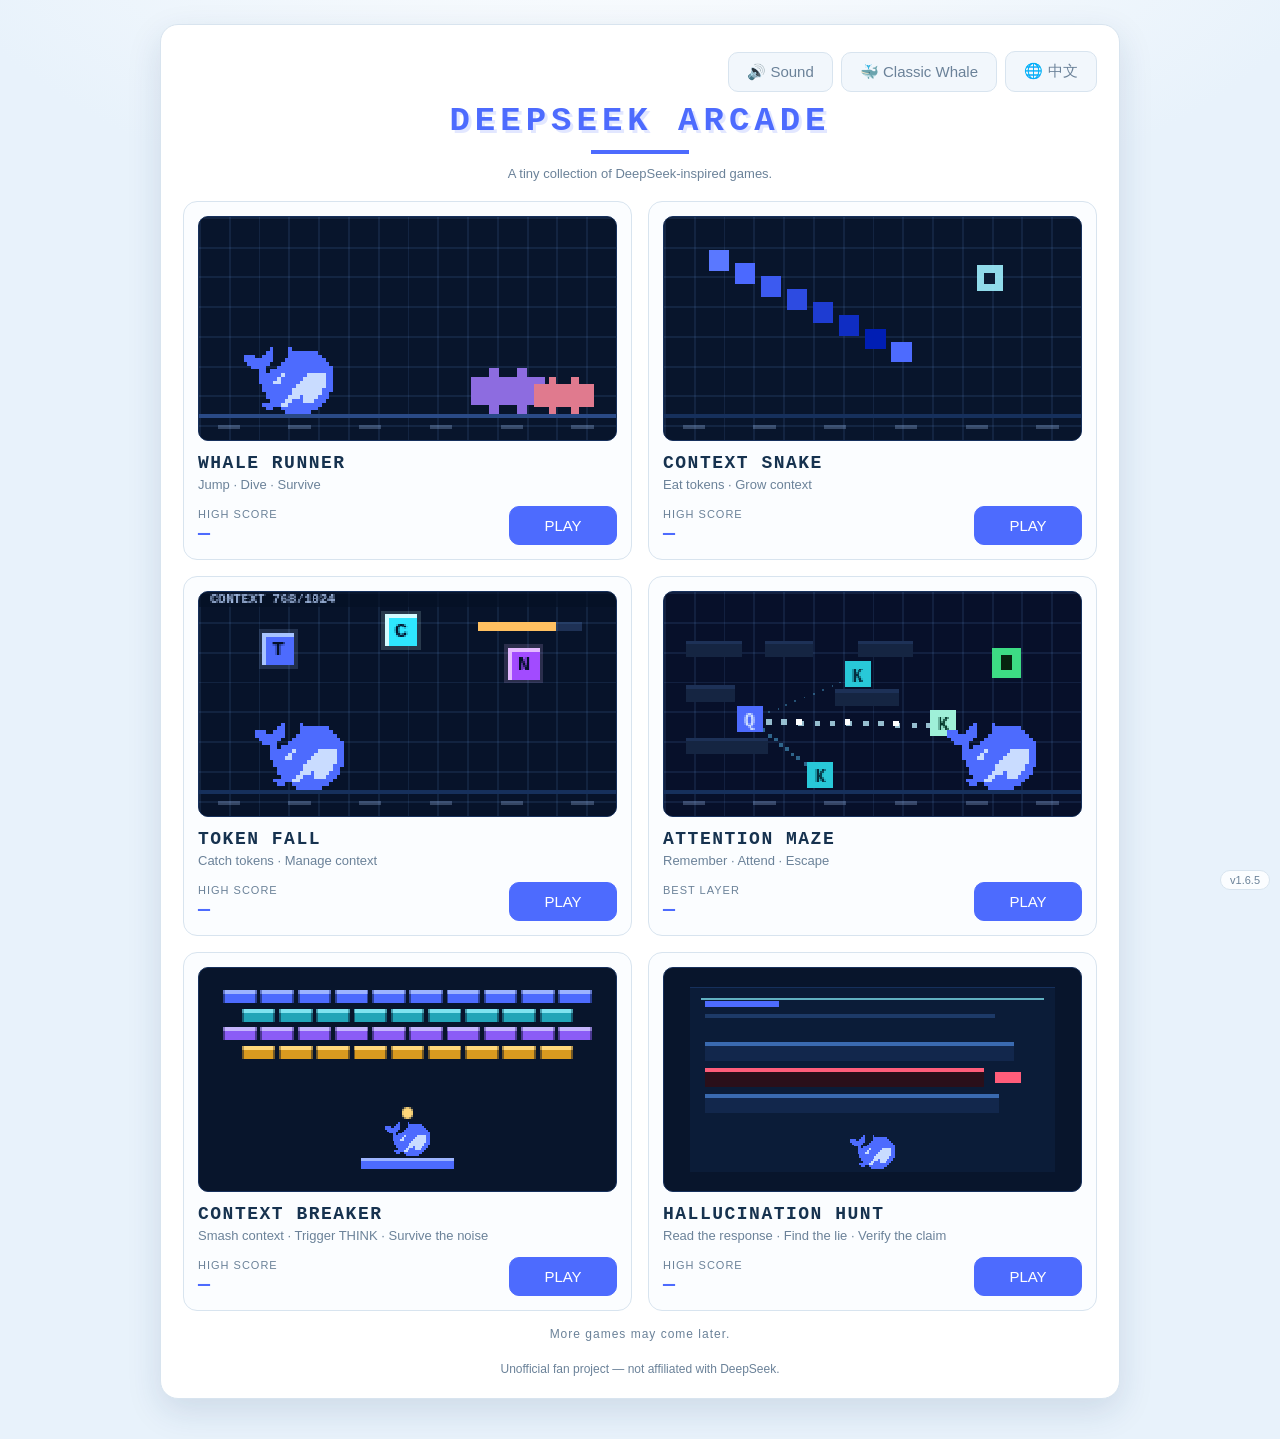
==== index.html @ 2062fd2b "fix(arcade): preview 画面缩到左上角（DPR transform 被错误重置为 1）（v1.6.5） 为什么画面会缩到左上角   上一轮给 preview 加统一清屏时，在 set" ====
<!DOCTYPE html>
<html lang="zh-CN">
<head>
<meta charset="UTF-8">
<meta name="viewport" content="width=device-width, initial-scale=1.0, viewport-fit=cover">
<title data-i18n="lobby.title">DEEPSEEK ARCADE</title>
<link rel="icon" type="image/png" href="assets/favicon.png?v=1.6.5">
<meta name="theme-color" content="#4d6bfe">
<link rel="stylesheet" href="shared/arcade.css?v=1.6.5">
<link rel="stylesheet" href="arcade.css?v=1.6.5">
</head>
<body>
  <main class="card lobby" data-i18n-aria="lobby.aria">
    <header class="hero">
      <h1 class="brand" data-i18n="lobby.title">DEEPSEEK ARCADE</h1>
      <div class="brand-underline" aria-hidden="true"></div>
      <p class="sub" data-i18n="lobby.sub">一个 DeepSeek 同人小游戏合集。</p>
      <div class="hero-lang">
        <button id="sound" class="btn ghost" type="button" aria-pressed="true">🔊 音效</button>
        <button id="skin" class="btn ghost" type="button" aria-pressed="false"
                title="切换角色外观 / Switch character" aria-label="切换角色外观">🐳 经典鲸鱼</button>
        <button id="lang" class="btn ghost" type="button"
                title="切换语言 / Switch language" aria-label="切换语言 / Switch language">🌐 English</button>
      </div>
    </header>

    <ul class="games">
      <li class="game">
        <div class="thumb"><canvas id="preview-runner" width="224" height="120" aria-hidden="true"></canvas></div>
        <h2 class="name" data-i18n="lobby.whale.name">WHALE RUNNER</h2>
        <p class="desc" data-i18n="lobby.whale.desc">上浮 · 下潜 · 活下来</p>
        <div class="foot">
          <p class="hi"><span data-i18n="lobby.hi">最高分</span><b data-highscore="runner">—</b></p>
          <a class="btn primary play" href="games/runner/" data-i18n="lobby.play">开始游戏</a>
        </div>
      </li>

      <li class="game">
        <div class="thumb"><canvas id="preview-snake" width="224" height="120" aria-hidden="true"></canvas></div>
        <h2 class="name" data-i18n="lobby.snake.name">CONTEXT SNAKE</h2>
        <p class="desc" data-i18n="lobby.snake.desc">吃 TOKEN · 增长 Context</p>
        <div class="foot">
          <p class="hi"><span data-i18n="lobby.hi">最高分</span><b data-highscore="snake">—</b></p>
          <a class="btn primary play" href="games/snake/" data-i18n="lobby.play">开始游戏</a>
        </div>
      </li>

      <li class="game">
        <div class="thumb"><canvas id="preview-tokenfall" width="224" height="120" aria-hidden="true"></canvas></div>
        <h2 class="name" data-i18n="lobby.tokenfall.name">TOKEN FALL</h2>
        <p class="desc" data-i18n="lobby.tokenfall.desc">接住 Token · 管理上下文</p>
        <div class="foot">
          <p class="hi"><span data-i18n="lobby.hi">最高分</span><b data-highscore="tokenFall">—</b></p>
          <a class="btn primary play" href="games/token-fall/" data-i18n="lobby.play">开始游戏</a>
        </div>
      </li>

      <li class="game">
        <div class="thumb"><canvas id="preview-maze" width="224" height="120" aria-hidden="true"></canvas></div>
        <h2 class="name" data-i18n="lobby.maze.name">ATTENTION MAZE</h2>
        <p class="desc" data-i18n="lobby.maze.desc">记住路径 · 聚焦关键 · 找到出口</p>
        <div class="foot">
          <p class="hi"><span data-i18n="lobby.bestLayer">最高 LAYER</span><b data-highscore="maze">—</b></p>
          <a class="btn primary play" href="games/attention-maze/" data-i18n="lobby.play">开始游戏</a>
        </div>
      </li>

      <li class="game">
        <div class="thumb"><canvas id="preview-breaker" width="224" height="120" aria-hidden="true"></canvas></div>
        <h2 class="name" data-i18n="lobby.breaker.name">CONTEXT BREAKER</h2>
        <p class="desc" data-i18n="lobby.breaker.desc">打碎 CONTEXT · 利用 THINK · 避开 NOISE</p>
        <div class="foot">
          <p class="hi"><span data-i18n="lobby.hi">最高分</span><b data-highscore="breaker">—</b></p>
          <a class="btn primary play" href="games/context-breaker/" data-i18n="lobby.play">开始游戏</a>
        </div>
      </li>

      <li class="game">
        <div class="thumb"><canvas id="preview-hunt" width="224" height="120" aria-hidden="true"></canvas></div>
        <h2 class="name" data-i18n="lobby.hunt.name">HALLUCINATION HUNT</h2>
        <p class="desc" data-i18n="lobby.hunt.desc">读懂回答 · 找出幻觉 · 验证事实</p>
        <div class="foot">
          <p class="hi"><span data-i18n="lobby.hi">最高分</span><b data-highscore="hallucinationHunt">—</b></p>
          <a class="btn primary play" href="games/hallucination-hunt/" data-i18n="lobby.play">开始游戏</a>
        </div>
      </li>
    </ul>

    <p class="more-note" data-i18n="lobby.more">更多小游戏，以后再说。</p>

    <footer class="lobby-foot" data-i18n-html="lobby.footer">
      非官方同人作品，与 DeepSeek 官方无关联。
    </footer>
  </main>

  <script src="shared/version.js?v=1.6.5"></script>
<script src="shared/i18n.js?v=1.6.5"></script>
  <script src="shared/audio.js?v=1.6.5"></script>
  <script src="shared/whale.js?v=1.6.5"></script>
  <script src="shared/character.js?v=1.6.5"></script>
  <script src="arcade.js?v=1.6.5"></script>
</body>
</html>
---- shared/arcade.css ----
/* ============================================================
 * DeepSeek Arcade — 全站共享样式
 * 设计变量 + 页面外壳（body / 卡片 / 按钮 / 提示）+「返回游戏厅」入口。
 * 各页面只写自己特有的部分（舞台、画布、操作盘…）。
 * ============================================================ */

:root {
  --page-bg: #e8f2fb;
  --card-bg: #ffffff;
  --text: #16324f;
  --muted: #6b8299;
  --line: #d8e4ef;
  --accent: #4d6bfe;
  --accent-dark: #3d5be8;
  --deep: #08152c;          /* 深海蓝：贪吃蛇场地与大厅深色块 */
  --deep-2: #0e2148;
  --shadow: 0 12px 34px rgba(20, 55, 100, 0.13);
}

* { box-sizing: border-box; }

html, body {
  margin: 0;
  padding: 0;
  min-height: 100%;
}

body {
  display: flex;
  justify-content: center;      /* 纵向靠 .card 的 margin:auto 安全居中（内容超高时不裁顶部） */
  padding: 24px 16px 40px;
  background: radial-gradient(1200px 620px at 50% -10%, #ffffff 0%, var(--page-bg) 62%);
  color: var(--text);
  font-family: -apple-system, BlinkMacSystemFont, "Segoe UI", "PingFang SC",
               "Hiragino Sans GB", "Microsoft YaHei", sans-serif;
}

.card {
  width: 100%;
  max-width: 960px;
  margin: auto;
  background: var(--card-bg);
  border: 1px solid var(--line);
  border-radius: 18px;
  box-shadow: var(--shadow);
  padding: 22px 22px 18px;
}

.head { display: flex; flex-wrap: wrap; align-items: baseline; gap: 10px 16px; margin-bottom: 14px; }

h1 { margin: 0; font-size: 20px; letter-spacing: 0.03em; }

.sub { margin: 0; font-size: 13px; color: var(--muted); }

.controls { display: flex; flex-wrap: wrap; gap: 10px; margin-top: 14px; }

.btn {
  flex: 0 1 auto;
  min-width: 92px;
  padding: 10px 18px;
  font-size: 15px;
  font-family: inherit;
  color: var(--text);
  background: #f2f7fc;
  border: 1px solid var(--line);
  border-radius: 10px;
  cursor: pointer;
  text-align: center;
  text-decoration: none;
  transition: transform .06s ease, background .15s ease, border-color .15s ease;
  user-select: none;
  -webkit-user-select: none;
}

.btn:hover { background: #e8f0f8; }
.btn:active { transform: translateY(1px); }

.btn.primary { color: #fff; background: var(--accent); border-color: var(--accent); }
.btn.primary:hover { background: var(--accent-dark); }

.btn.ghost { margin-left: auto; color: var(--muted); }

.tips { margin: 14px 2px 0; font-size: 12.5px; line-height: 1.75; color: var(--muted); }
.tips b { color: #46618a; font-weight: 600; }

/* 「← 返回游戏厅」：明显但不抢戏 */
.back-row { margin: 0 0 12px; }

.arcade-back {
  display: inline-block;
  padding: 6px 12px;
  font-size: 13px;
  line-height: 1.4;
  color: var(--muted);
  text-decoration: none;
  background: #ffffff;
  border: 1px solid var(--line);
  border-radius: 8px;
  transition: color .15s ease, border-color .15s ease, background .15s ease;
  -webkit-tap-highlight-color: transparent;
}

.arcade-back:hover,
.arcade-back:focus-visible { color: var(--accent); border-color: var(--accent); background: #f4f8ff; }
.arcade-back:active { transform: translateY(1px); }

/* 只在触屏上出现的控件（全屏按钮等） */
.touch-only { display: none; }

@media (hover: none), (pointer: coarse) {
  .btn.touch-only { display: inline-block; }
}

/* ---------------- 窄屏：去掉卡片留白，按钮变成好按的大目标 ---------------- */
@media (max-width: 720px) {
  body {
    padding: 0;
    overscroll-behavior: none;          /* 玩的时候别触发下拉刷新 */
  }
  .card {
    max-width: 100%;
    margin: 0;
    min-height: 100vh;
    min-height: 100dvh;
    display: flex;
    flex-direction: column;
    justify-content: center;
    border: 0;
    border-radius: 0;
    box-shadow: none;
    padding: 12px 10px calc(12px + env(safe-area-inset-bottom, 0px));
  }
  .head { gap: 4px 12px; margin-bottom: 10px; }
  h1 { font-size: 17px; }
  .sub { font-size: 12px; }
  .controls { gap: 8px; margin-top: 12px; }
  .btn { min-height: 48px; font-size: 16px; padding: 10px 14px; min-width: 0; }
  .btn.ghost { margin-left: 0; }
  .back-row { margin-bottom: 10px; }
  .tips { font-size: 12px; line-height: 1.6; }
}

/* ---------------- 手机横屏：把纵向空间尽量让给舞台 ---------------- */
@media (max-height: 560px) and (orientation: landscape) {
  .head, .tips { display: none; }
  .card { justify-content: center; padding: 8px 12px; }
  .controls { margin-top: 8px; }
  .btn { min-height: 40px; font-size: 15px; }
  .back-row { margin-bottom: 6px; }
  .arcade-back { padding: 4px 10px; font-size: 12px; }
}
/* ---------------- 右下角版本角标 ----------------
 * 纯静态站没有构建产物信息，用它一眼确认线上跑的是哪一版（cache-busting 的可见证据）。
 * 由 shared/version.js 注入；pointer-events:none 保证它永远不会挡住任何交互。 */
.arcade-version {
  position: fixed;
  right: 10px;
  bottom: 10px;
  z-index: 60;
  padding: 3px 9px;
  border-radius: 999px;
  font-size: 11px;
  font-variant-numeric: tabular-nums;
  color: var(--muted);
  background: rgba(255, 255, 255, .82);
  border: 1px solid var(--line);
  pointer-events: none;
  user-select: none;
  -webkit-user-select: none;
}
---- arcade.css ----
/* DeepSeek Arcade 大厅专属样式（外壳见 shared/arcade.css） */

.hero { display: flex; flex-direction: column; text-align: center; margin: 4px 0 20px; }

.brand {
  margin: 0;
  font-family: "Courier New", ui-monospace, monospace;
  font-size: 34px;
  font-weight: 700;
  letter-spacing: 5px;
  color: var(--accent);
  text-shadow: 3px 3px 0 rgba(77, 107, 254, 0.16);
}

.brand-underline {
  width: 74px;
  height: 4px;
  margin: 10px auto 0;
  background: var(--accent);
  box-shadow: 12px 0 0 var(--accent), -12px 0 0 var(--accent);
}

.hero .sub { margin-top: 12px; }

/* 顶部工具栏自己占一行（order: -1 提到标题前面）。
 * 以前它是 position: absolute 浮在右上角，标题一长就会被按钮压住 ——
 * 960px 卡片下 "DEEPSEEK ARCADE" 约 381px，三个按钮约 330px，必然重叠。 */
.hero-lang {
  order: -1;
  display: flex;
  justify-content: flex-end;
  align-items: center;
  gap: 8px;
  margin: 0 0 10px;
}

/* .btn.ghost 的 margin-left:auto 是给 .controls 里「单个靠右按钮」用的，
 * 工具栏里一排按钮再用它就会被拉开成一整行，这里取消掉。 */
.hero-lang .btn.ghost { margin-left: 0; }

.games { list-style: none; margin: 0; padding: 0; display: grid; gap: 14px; grid-template-columns: 1fr; }

.game {
  display: flex;
  flex-direction: column;
  padding: 14px;
  background: #fbfdff;
  border: 1px solid var(--line);
  border-radius: 14px;
  transition: border-color .15s ease, box-shadow .15s ease, transform .15s ease;
}

.game:hover { border-color: var(--accent); box-shadow: 0 8px 22px rgba(77, 107, 254, 0.14); }

.thumb {
  border-radius: 10px;
  overflow: hidden;
  background: var(--deep);
  border: 1px solid #16305c;
}

.thumb canvas { display: block; width: 100%; height: auto; image-rendering: pixelated; }

.name {
  margin: 12px 0 4px;
  font-family: "Courier New", ui-monospace, monospace;
  font-size: 18px;
  letter-spacing: 1.5px;
}

.desc { margin: 0; font-size: 13px; color: var(--muted); }

.foot { margin-top: auto; padding-top: 14px; display: flex; align-items: flex-end; gap: 12px; }

.hi { margin: 0; font-size: 11px; letter-spacing: 1px; color: var(--muted); text-transform: uppercase; }
.hi b {
  display: block;
  margin-top: 2px;
  font-family: "Courier New", ui-monospace, monospace;
  font-size: 20px;
  color: var(--accent);
}

.foot .play { margin-left: auto; min-width: 108px; }


/* 五款游戏之后的那句“以后再说”，不做成假卡片 */
.more-note {
  margin: 16px 0 0;
  text-align: center;
  font-size: 12px;
  letter-spacing: 1px;
  color: var(--muted);
}

.lobby-foot { margin: 18px 0 0; font-size: 12px; line-height: 1.7; color: var(--muted); text-align: center; }

@media (min-width: 760px) {
  .games { grid-template-columns: 1fr 1fr; gap: 16px; }
}

@media (max-width: 720px) {
  .brand { font-size: 24px; letter-spacing: 3px; }
  .brand-underline { width: 56px; margin-top: 8px; }
  .hero { margin-bottom: 14px; }
  .hero-lang { margin-bottom: 8px; }
  .hero-lang .btn { flex: 1 1 0; width: auto; }
  .foot .play { min-width: 96px; }
}
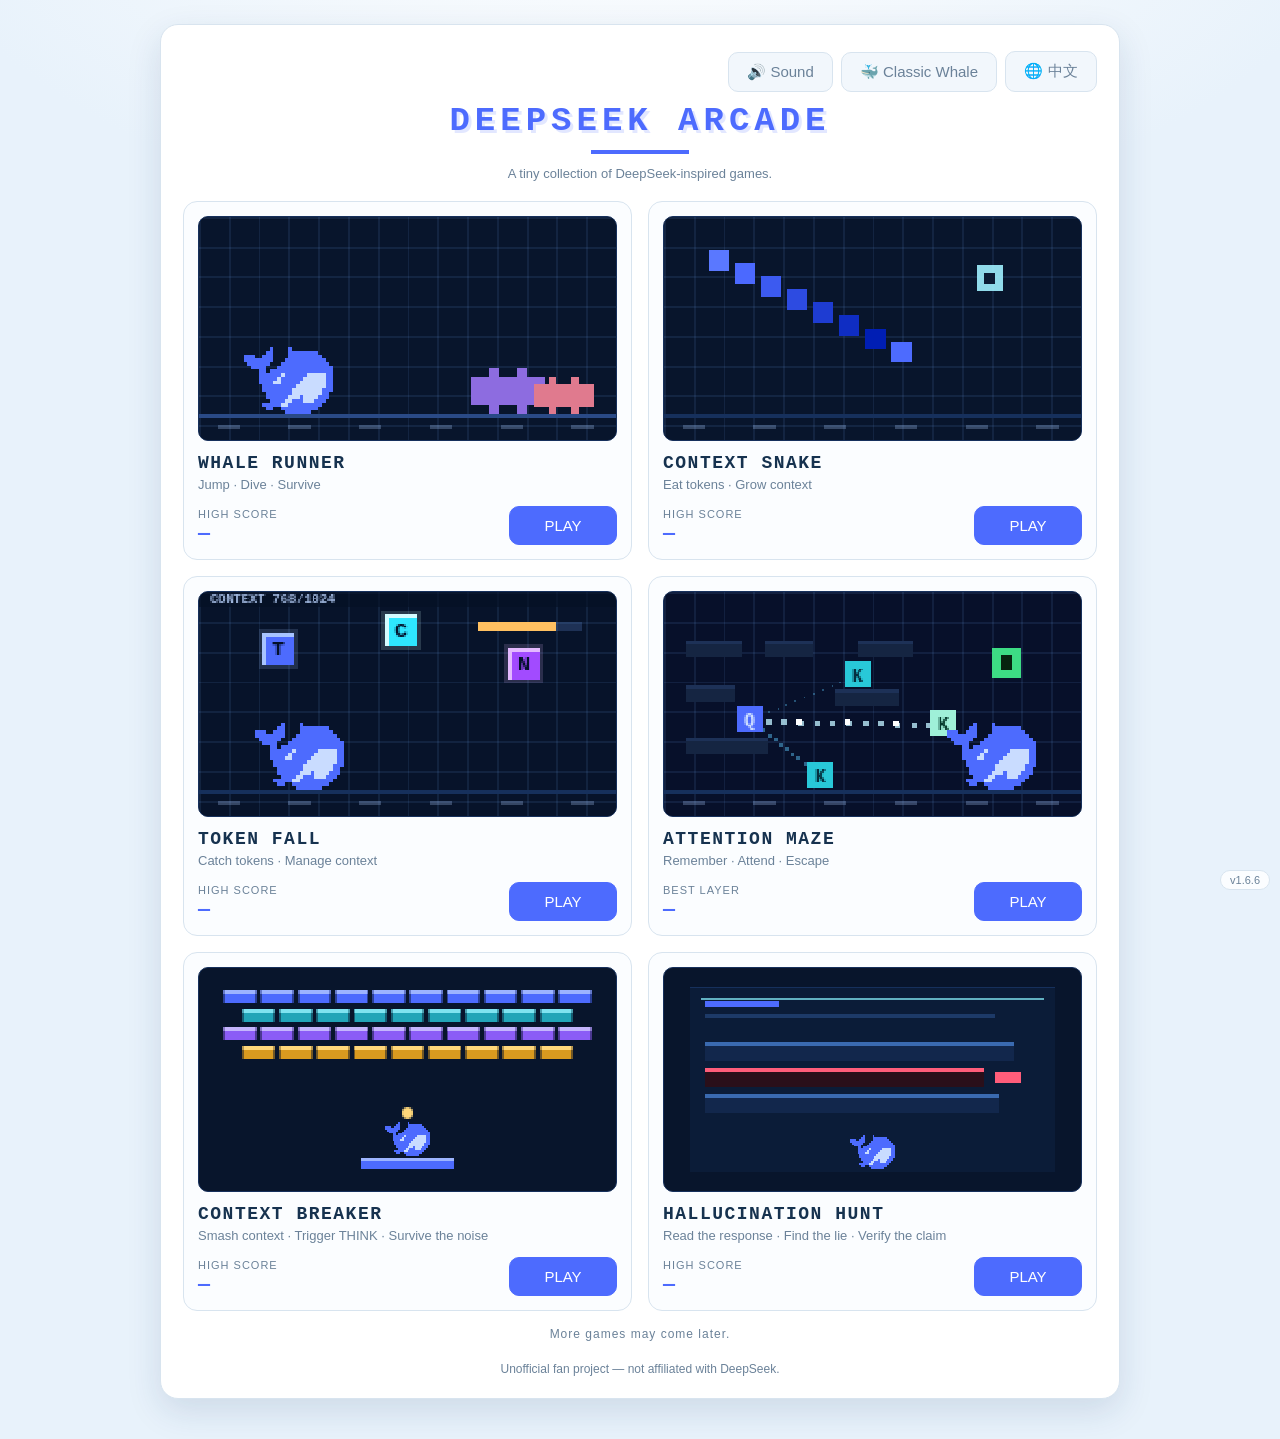
==== commit 09dd7652: "chore(version): 资源版本 1.6.5 -> 1.6.6 上一轮「多幻觉多选 exact-set 判定」改了 game.js / style.css / i18n.js， 但忘记同步 a" ====
--- a/index.html
+++ b/index.html
@@ -4,10 +4,10 @@
 <meta charset="UTF-8">
 <meta name="viewport" content="width=device-width, initial-scale=1.0, viewport-fit=cover">
 <title data-i18n="lobby.title">DEEPSEEK ARCADE</title>
-<link rel="icon" type="image/png" href="assets/favicon.png?v=1.6.5">
+<link rel="icon" type="image/png" href="assets/favicon.png?v=1.6.6">
 <meta name="theme-color" content="#4d6bfe">
-<link rel="stylesheet" href="shared/arcade.css?v=1.6.5">
-<link rel="stylesheet" href="arcade.css?v=1.6.5">
+<link rel="stylesheet" href="shared/arcade.css?v=1.6.6">
+<link rel="stylesheet" href="arcade.css?v=1.6.6">
 </head>
 <body>
   <main class="card lobby" data-i18n-aria="lobby.aria">
@@ -93,11 +93,11 @@
     </footer>
   </main>
 
-  <script src="shared/version.js?v=1.6.5"></script>
-<script src="shared/i18n.js?v=1.6.5"></script>
-  <script src="shared/audio.js?v=1.6.5"></script>
-  <script src="shared/whale.js?v=1.6.5"></script>
-  <script src="shared/character.js?v=1.6.5"></script>
-  <script src="arcade.js?v=1.6.5"></script>
+  <script src="shared/version.js?v=1.6.6"></script>
+<script src="shared/i18n.js?v=1.6.6"></script>
+  <script src="shared/audio.js?v=1.6.6"></script>
+  <script src="shared/whale.js?v=1.6.6"></script>
+  <script src="shared/character.js?v=1.6.6"></script>
+  <script src="arcade.js?v=1.6.6"></script>
 </body>
 </html>
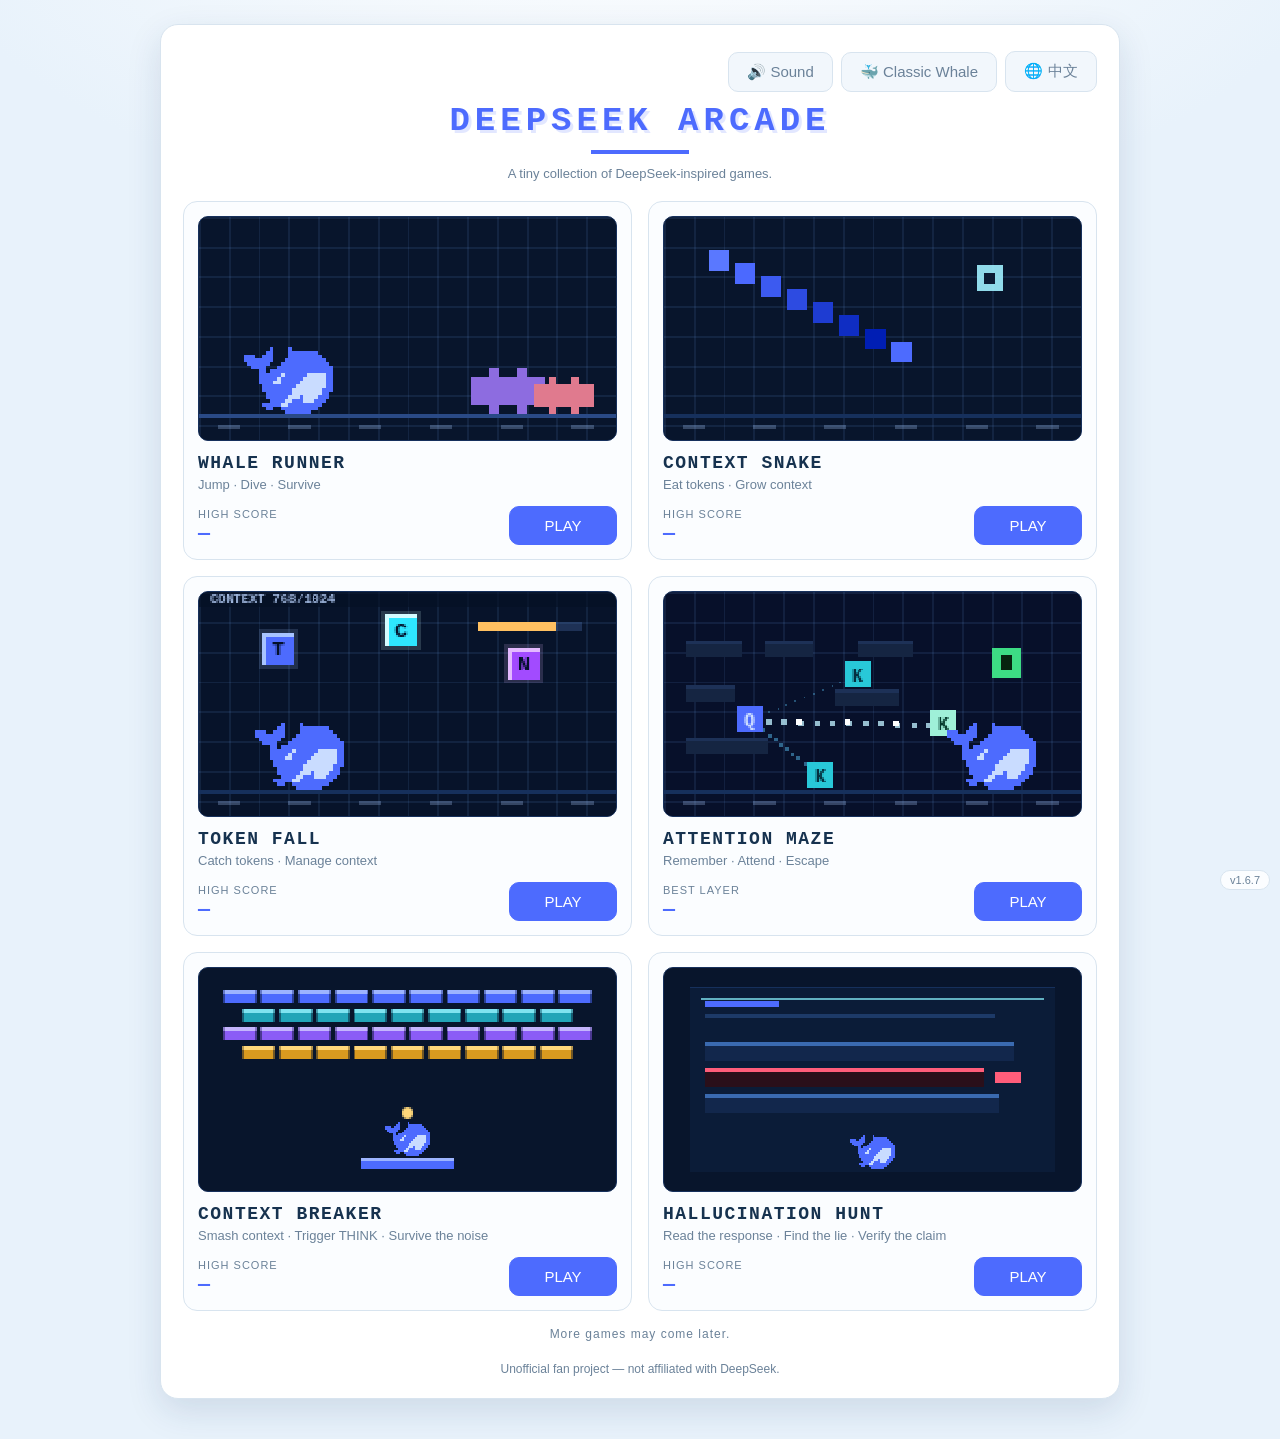
==== commit 456e0220: "feat(hunt): 题库扩容到每条 6 条 claim + 打开 LOAD 数量阶梯 + claim aria-pressed（v1.6.7） 一、题库容量（此前 LOAD 提高也永远只有 3 条" ====
--- a/index.html
+++ b/index.html
@@ -4,10 +4,10 @@
 <meta charset="UTF-8">
 <meta name="viewport" content="width=device-width, initial-scale=1.0, viewport-fit=cover">
 <title data-i18n="lobby.title">DEEPSEEK ARCADE</title>
-<link rel="icon" type="image/png" href="assets/favicon.png?v=1.6.6">
+<link rel="icon" type="image/png" href="assets/favicon.png?v=1.6.7">
 <meta name="theme-color" content="#4d6bfe">
-<link rel="stylesheet" href="shared/arcade.css?v=1.6.6">
-<link rel="stylesheet" href="arcade.css?v=1.6.6">
+<link rel="stylesheet" href="shared/arcade.css?v=1.6.7">
+<link rel="stylesheet" href="arcade.css?v=1.6.7">
 </head>
 <body>
   <main class="card lobby" data-i18n-aria="lobby.aria">
@@ -93,11 +93,11 @@
     </footer>
   </main>
 
-  <script src="shared/version.js?v=1.6.6"></script>
-<script src="shared/i18n.js?v=1.6.6"></script>
-  <script src="shared/audio.js?v=1.6.6"></script>
-  <script src="shared/whale.js?v=1.6.6"></script>
-  <script src="shared/character.js?v=1.6.6"></script>
-  <script src="arcade.js?v=1.6.6"></script>
+  <script src="shared/version.js?v=1.6.7"></script>
+<script src="shared/i18n.js?v=1.6.7"></script>
+  <script src="shared/audio.js?v=1.6.7"></script>
+  <script src="shared/whale.js?v=1.6.7"></script>
+  <script src="shared/character.js?v=1.6.7"></script>
+  <script src="arcade.js?v=1.6.7"></script>
 </body>
 </html>
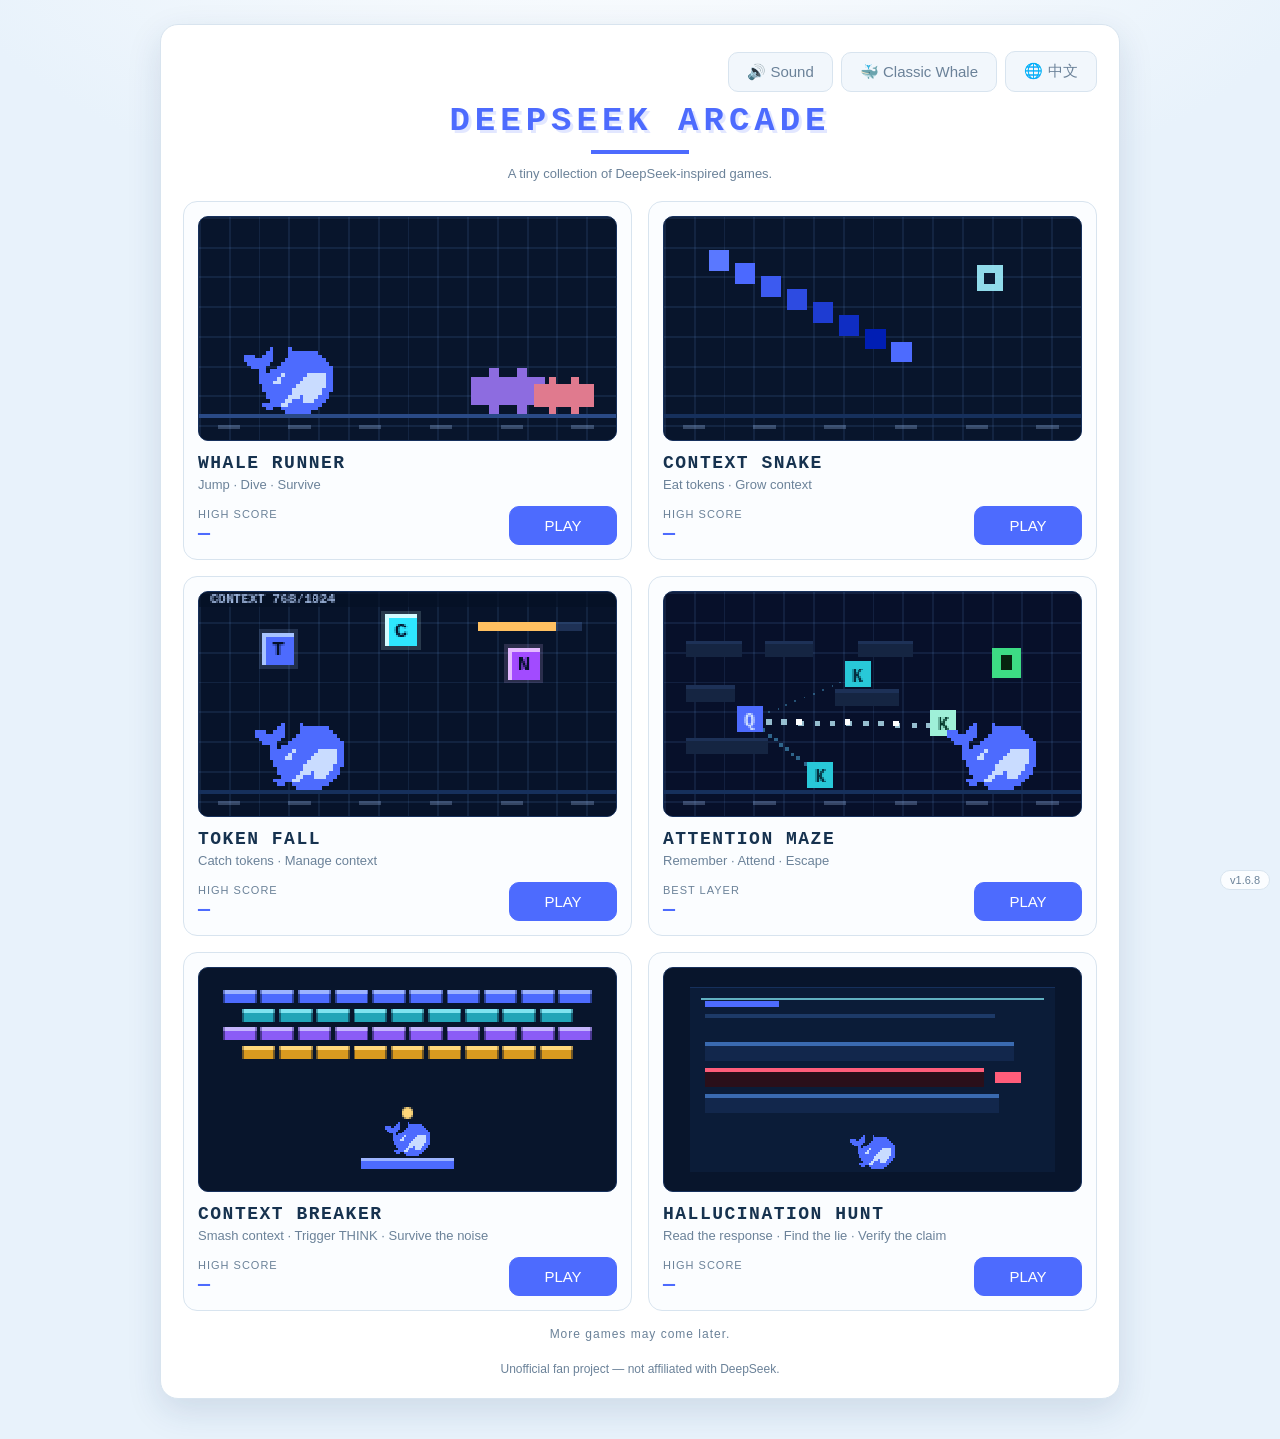
==== commit 9e6461f6: "feat(hunt): MOBILE-FIRST 响应式重构（手机端改成真正的单列 AI Chat 布局）（v1.6.8） 原手机布局为什么溢出   之前只有一条 @media (max-width:" ====
--- a/index.html
+++ b/index.html
@@ -4,10 +4,10 @@
 <meta charset="UTF-8">
 <meta name="viewport" content="width=device-width, initial-scale=1.0, viewport-fit=cover">
 <title data-i18n="lobby.title">DEEPSEEK ARCADE</title>
-<link rel="icon" type="image/png" href="assets/favicon.png?v=1.6.7">
+<link rel="icon" type="image/png" href="assets/favicon.png?v=1.6.8">
 <meta name="theme-color" content="#4d6bfe">
-<link rel="stylesheet" href="shared/arcade.css?v=1.6.7">
-<link rel="stylesheet" href="arcade.css?v=1.6.7">
+<link rel="stylesheet" href="shared/arcade.css?v=1.6.8">
+<link rel="stylesheet" href="arcade.css?v=1.6.8">
 </head>
 <body>
   <main class="card lobby" data-i18n-aria="lobby.aria">
@@ -93,11 +93,11 @@
     </footer>
   </main>
 
-  <script src="shared/version.js?v=1.6.7"></script>
-<script src="shared/i18n.js?v=1.6.7"></script>
-  <script src="shared/audio.js?v=1.6.7"></script>
-  <script src="shared/whale.js?v=1.6.7"></script>
-  <script src="shared/character.js?v=1.6.7"></script>
-  <script src="arcade.js?v=1.6.7"></script>
+  <script src="shared/version.js?v=1.6.8"></script>
+<script src="shared/i18n.js?v=1.6.8"></script>
+  <script src="shared/audio.js?v=1.6.8"></script>
+  <script src="shared/whale.js?v=1.6.8"></script>
+  <script src="shared/character.js?v=1.6.8"></script>
+  <script src="arcade.js?v=1.6.8"></script>
 </body>
 </html>
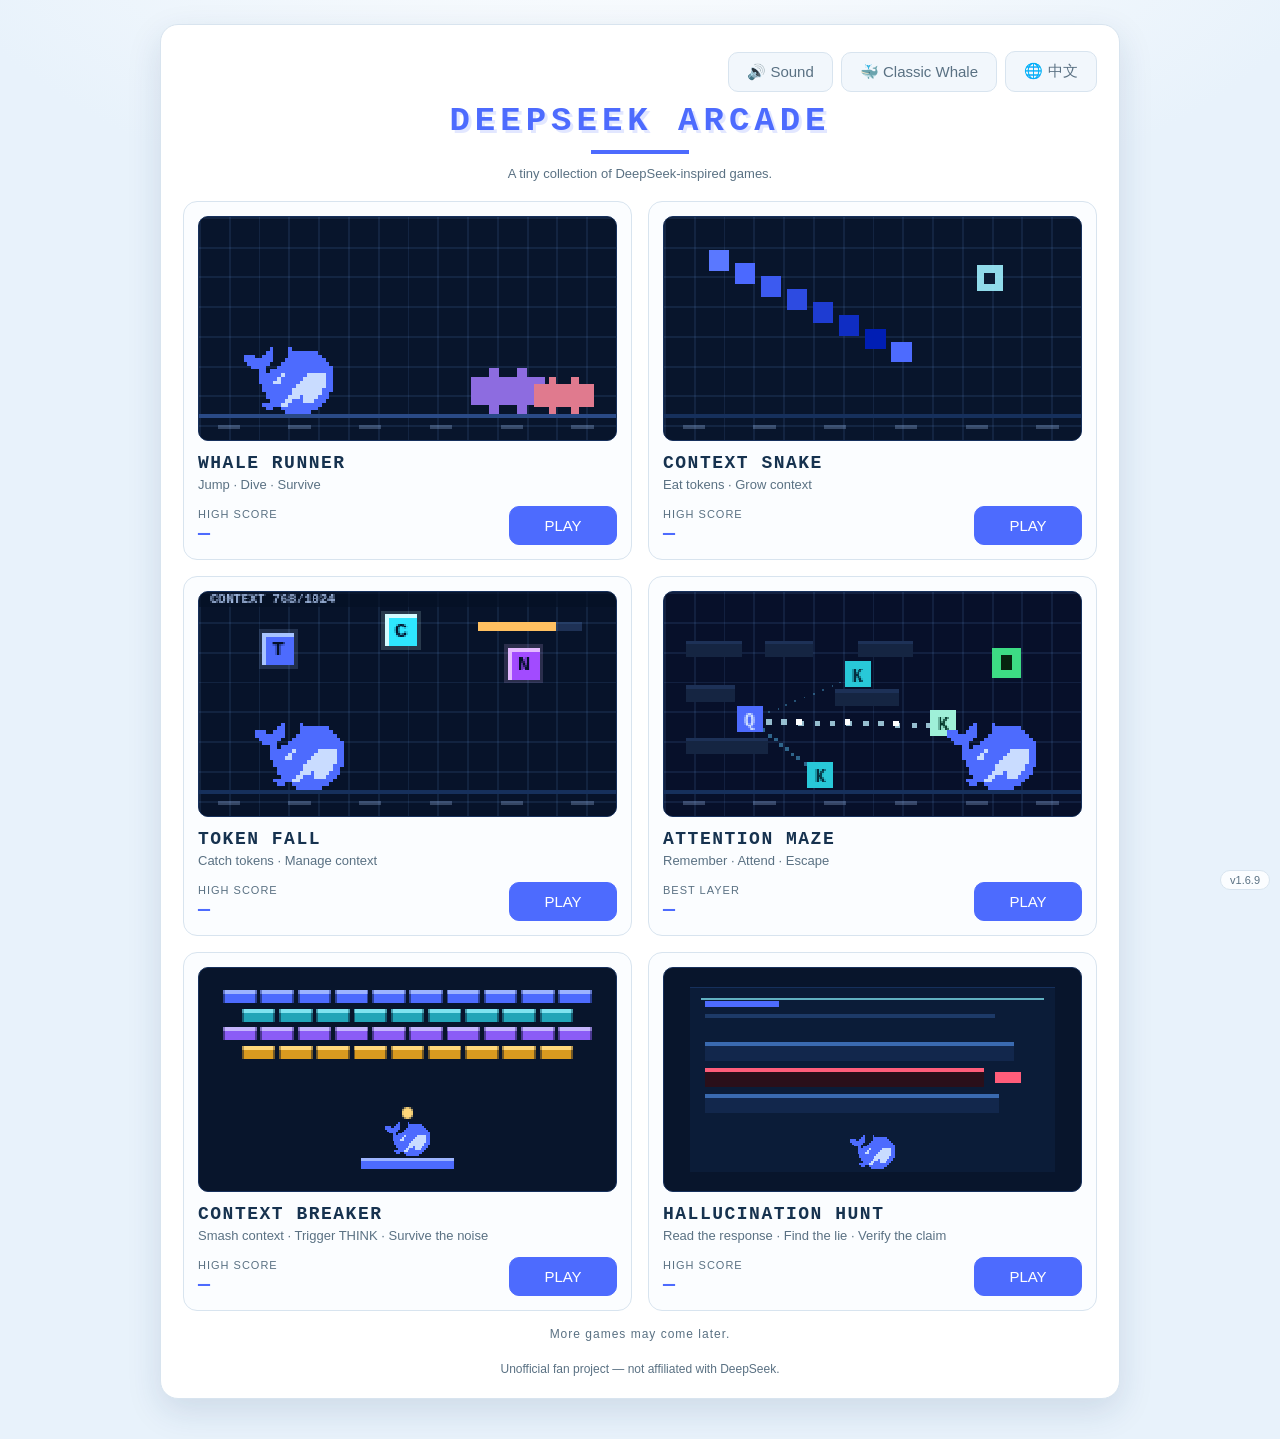
==== commit e4732038: "chore(version): 资源版本 1.6.8 -> 1.6.9 本轮改了 7 个运行时文件（shared/arcade.css、arcade.css、五款游戏的 style.css、 runn" ====
--- a/index.html
+++ b/index.html
@@ -4,10 +4,10 @@
 <meta charset="UTF-8">
 <meta name="viewport" content="width=device-width, initial-scale=1.0, viewport-fit=cover">
 <title data-i18n="lobby.title">DEEPSEEK ARCADE</title>
-<link rel="icon" type="image/png" href="assets/favicon.png?v=1.6.8">
+<link rel="icon" type="image/png" href="assets/favicon.png?v=1.6.9">
 <meta name="theme-color" content="#4d6bfe">
-<link rel="stylesheet" href="shared/arcade.css?v=1.6.8">
-<link rel="stylesheet" href="arcade.css?v=1.6.8">
+<link rel="stylesheet" href="shared/arcade.css?v=1.6.9">
+<link rel="stylesheet" href="arcade.css?v=1.6.9">
 </head>
 <body>
   <main class="card lobby" data-i18n-aria="lobby.aria">
@@ -93,11 +93,11 @@
     </footer>
   </main>
 
-  <script src="shared/version.js?v=1.6.8"></script>
-<script src="shared/i18n.js?v=1.6.8"></script>
-  <script src="shared/audio.js?v=1.6.8"></script>
-  <script src="shared/whale.js?v=1.6.8"></script>
-  <script src="shared/character.js?v=1.6.8"></script>
-  <script src="arcade.js?v=1.6.8"></script>
+  <script src="shared/version.js?v=1.6.9"></script>
+<script src="shared/i18n.js?v=1.6.9"></script>
+  <script src="shared/audio.js?v=1.6.9"></script>
+  <script src="shared/whale.js?v=1.6.9"></script>
+  <script src="shared/character.js?v=1.6.9"></script>
+  <script src="arcade.js?v=1.6.9"></script>
 </body>
 </html>
--- a/shared/arcade.css
+++ b/shared/arcade.css
@@ -1,20 +1,73 @@
 /* ============================================================
- * DeepSeek Arcade — 全站共享样式
- * 设计变量 + 页面外壳（body / 卡片 / 按钮 / 提示）+「返回游戏厅」入口。
- * 各页面只写自己特有的部分（舞台、画布、操作盘…）。
+ * DeepSeek Arcade — 全站共享样式（公共 UI 基础设施的单一来源）
+ *
+ * 三层：
+ *   1) 设计变量（:root）—— 颜色 / 圆角 / 间距 / 排版 / 阴影 / 过渡
+ *   2) 页面外壳 —— body / .card / .head / h1 / .sub / .controls / .btn / .tips / 返回入口
+ *   3) 公共交互与响应式 —— :focus-visible / safe-area / 窄屏 / 手机横屏 / reduced-motion
+ *
+ * 各游戏只写自己特有的部分（舞台、画布、操作盘、玩法反馈）。
+ * 判断标准：只有「语义一致 + 视觉一致」的规则才放这里；只是长得像、
+ * 但属于不同玩法语义的（HUD 内部、玩法反馈、特殊配色）留在游戏本地。
+ *
+ * 变量卫生由 test/engineering.test.mjs 守卫：:root 里不允许留下没人引用的 token。
  * ============================================================ */
 
 :root {
-  --page-bg: #e8f2fb;
-  --card-bg: #ffffff;
-  --text: #16324f;
-  --muted: #6b8299;
-  --line: #d8e4ef;
-  --accent: #4d6bfe;
-  --accent-dark: #3d5be8;
-  --deep: #08152c;          /* 深海蓝：贪吃蛇场地与大厅深色块 */
-  --deep-2: #0e2148;
+  /* ---------- 颜色：公共产品 UI ---------- */
+  --page-bg: #e8f2fb;            /* 页面底色 */
+  --card-bg: #ffffff;            /* 卡片 / 面板 / 浮起的白色面 */
+  --surface: #f2f7fc;            /* 次级面：按钮默认底 */
+  --surface-hover: #e8f0f8;      /* 次级面 hover */
+  --surface-soft: #fbfdff;       /* 更靠近白的面：大厅卡片底 */
+  --text: #16324f;               /* 主文字 */
+  --muted: #5a7183;              /* 次要文字（对比度：白底 5.09:1 / #f2f7fc 底 4.72:1，都过 WCAG AA） */
+  --text-accent: #46618a;        /* 强调文字：比 muted 深、比 text 浅 */
+  --line: #d8e4ef;               /* 描边 / 分隔线 */
+  --accent: #4d6bfe;             /* 品牌主色（= theme-color） */
+  --accent-dark: #3d5be8;        /* 主色 hover */
+  --accent-ghost: #f4f8ff;       /* hover 时的极淡蓝面 */
+  --brand-shadow: rgba(77, 107, 254, 0.16);   /* 品牌字的实心投影 */
+  --deep: #08152c;               /* 深海蓝：贪吃蛇场地、缩略图底、大厅深色块 */
+  --deep-line: #16305c;          /* 深色面上的描边 */
+  --focus-ring: var(--accent);   /* 键盘焦点环颜色 */
+
+  /* ---------- 圆角 ---------- */
+  --radius-sm: 8px;
+  --radius: 10px;
+  --radius-lg: 12px;
+  --radius-xl: 14px;
+  --radius-2xl: 18px;
+  --radius-pill: 999px;
+
+  /* ---------- 间距 ----------
+   * 公共外壳在用的阶梯，不是通用设计标尺；
+   * 玩法专属的怪值（7px / 9px / 3px…）就留在游戏本地，不硬塞进来。 */
+  --space-1: 4px;
+  --space-2: 6px;
+  --space-3: 8px;
+  --space-4: 10px;
+  --space-5: 12px;
+  --space-6: 14px;
+  --space-7: 16px;
+  --space-8: 18px;
+  --space-9: 22px;
+  --space-10: 24px;
+
+  /* ---------- 排版 ---------- */
+  --font-sans: -apple-system, BlinkMacSystemFont, "Segoe UI", "PingFang SC",
+               "Hiragino Sans GB", "Microsoft YaHei", sans-serif;
+  --font-mono: "Courier New", ui-monospace, monospace;   /* 街机/终端味的展示字体 */
+  --font-sm: 12px;
+  --font-md: 13px;
+  --font-lg: 15px;
+  --font-xl: 17px;
+  --font-2xl: 20px;
+
+  /* ---------- 阴影 / 过渡 ---------- */
   --shadow: 0 12px 34px rgba(20, 55, 100, 0.13);
+  --shadow-hover: 0 8px 22px rgba(77, 107, 254, 0.14);
+  --transition: .15s ease;
 }
 
 * { box-sizing: border-box; }
@@ -28,11 +81,10 @@
 body {
   display: flex;
   justify-content: center;      /* 纵向靠 .card 的 margin:auto 安全居中（内容超高时不裁顶部） */
-  padding: 24px 16px 40px;
+  padding: var(--space-10) var(--space-7) 40px;
   background: radial-gradient(1200px 620px at 50% -10%, #ffffff 0%, var(--page-bg) 62%);
   color: var(--text);
-  font-family: -apple-system, BlinkMacSystemFont, "Segoe UI", "PingFang SC",
-               "Hiragino Sans GB", "Microsoft YaHei", sans-serif;
+  font-family: var(--font-sans);
 }
 
 .card {
@@ -41,68 +93,119 @@
   margin: auto;
   background: var(--card-bg);
   border: 1px solid var(--line);
-  border-radius: 18px;
+  border-radius: var(--radius-2xl);
   box-shadow: var(--shadow);
-  padding: 22px 22px 18px;
-}
-
-.head { display: flex; flex-wrap: wrap; align-items: baseline; gap: 10px 16px; margin-bottom: 14px; }
-
-h1 { margin: 0; font-size: 20px; letter-spacing: 0.03em; }
-
-.sub { margin: 0; font-size: 13px; color: var(--muted); }
-
-.controls { display: flex; flex-wrap: wrap; gap: 10px; margin-top: 14px; }
+  padding: var(--space-9) var(--space-9) var(--space-8);
+}
+
+.head { display: flex; flex-wrap: wrap; align-items: baseline; gap: var(--space-4) var(--space-7); margin-bottom: var(--space-6); }
+
+h1 { margin: 0; font-size: var(--font-2xl); letter-spacing: 0.03em; }
+
+.sub { margin: 0; font-size: var(--font-md); color: var(--muted); }
+
+.controls { display: flex; flex-wrap: wrap; gap: var(--space-4); margin-top: var(--space-6); }
 
 .btn {
   flex: 0 1 auto;
   min-width: 92px;
-  padding: 10px 18px;
-  font-size: 15px;
+  padding: var(--space-4) var(--space-8);
+  font-size: var(--font-lg);
   font-family: inherit;
   color: var(--text);
-  background: #f2f7fc;
-  border: 1px solid var(--line);
-  border-radius: 10px;
+  background: var(--surface);
+  border: 1px solid var(--line);
+  border-radius: var(--radius);
   cursor: pointer;
   text-align: center;
   text-decoration: none;
-  transition: transform .06s ease, background .15s ease, border-color .15s ease;
+  transition: transform .06s ease, background var(--transition), border-color var(--transition);
   user-select: none;
   -webkit-user-select: none;
 }
 
-.btn:hover { background: #e8f0f8; }
+.btn:hover { background: var(--surface-hover); }
 .btn:active { transform: translateY(1px); }
+
+/* 键盘焦点必须在公共层就有明确、统一的指示器。
+ * offset 2px 让焦点环落在按钮外的卡片底上，.btn.primary（蓝底白字）也看得清。 */
+.btn:focus-visible {
+  outline: 2px solid var(--focus-ring);
+  outline-offset: 2px;
+}
+
+/* aria-disabled 是 Attention Maze 等页面实际在用的「不可用」表达
+ * （不是原生 disabled，点击仍由页面自己拦），视觉上必须跟着变灰，
+ * 否则它看起来能按、按了没反应。 */
+.btn[aria-disabled="true"],
+.btn:disabled {
+  opacity: .55;
+  cursor: default;
+}
+.btn[aria-disabled="true"]:hover,
+.btn:disabled:hover { background: var(--surface); }
+.btn[aria-disabled="true"]:active,
+.btn:disabled:active { transform: none; }
 
 .btn.primary { color: #fff; background: var(--accent); border-color: var(--accent); }
 .btn.primary:hover { background: var(--accent-dark); }
 
 .btn.ghost { margin-left: auto; color: var(--muted); }
 
-.tips { margin: 14px 2px 0; font-size: 12.5px; line-height: 1.75; color: var(--muted); }
-.tips b { color: #46618a; font-weight: 600; }
+.tips { margin: var(--space-6) 2px 0; font-size: 12.5px; line-height: 1.75; color: var(--muted); }
+.tips b { color: var(--text-accent); font-weight: 600; }
 
 /* 「← 返回游戏厅」：明显但不抢戏 */
-.back-row { margin: 0 0 12px; }
+.back-row { margin: 0 0 var(--space-5); }
 
 .arcade-back {
   display: inline-block;
-  padding: 6px 12px;
-  font-size: 13px;
+  padding: var(--space-2) var(--space-5);
+  font-size: var(--font-md);
   line-height: 1.4;
   color: var(--muted);
   text-decoration: none;
-  background: #ffffff;
-  border: 1px solid var(--line);
-  border-radius: 8px;
-  transition: color .15s ease, border-color .15s ease, background .15s ease;
+  background: var(--card-bg);
+  border: 1px solid var(--line);
+  border-radius: var(--radius-sm);
+  transition: color var(--transition), border-color var(--transition), background var(--transition);
   -webkit-tap-highlight-color: transparent;
 }
 
 .arcade-back:hover,
-.arcade-back:focus-visible { color: var(--accent); border-color: var(--accent); background: #f4f8ff; }
+.arcade-back:focus-visible { color: var(--accent); border-color: var(--accent); background: var(--accent-ghost); }
+/* 焦点环与 .btn 保持一致（否则只剩 UA 那条 1px auto，和按钮上的 2px ring 不统一） */
+.arcade-back:focus-visible { outline: 2px solid var(--focus-ring); outline-offset: 2px; }
 .arcade-back:active { transform: translateY(1px); }
+
+/* ============================================================
+ * 游戏页公共舞台外壳
+ *
+ * 只作用于 .stage —— 五款稳定游戏都用 <div class="stage"><canvas id="game">。
+ * 刻意**不写 #game**：Hallucination Hunt 的整屏背景画布正好就是
+ * <canvas id="game">，而它没有 .stage；共享层一旦用 id 选择器，就会以
+ * id 优先级压掉 Hunt 的 .layer-backdrop 布局（id > class，跟先后顺序无关）。
+ * 各玩法自己的舞台底色 / 限宽 / 横屏画布高度仍留在游戏本地。
+ * ============================================================ */
+.stage {
+  position: relative;
+  width: 100%;
+  margin: 0 auto;
+  border: 1px solid var(--line);
+  border-radius: var(--radius-lg);
+  overflow: hidden;
+  background: var(--deep);          /* 深色舞台是五款游戏的共同默认；Runner 本地覆盖成浅海蓝 */
+}
+
+.stage > canvas {
+  display: block;
+  width: 100%;
+  height: auto;
+  image-rendering: pixelated;       /* 被 CSS 放大时保持像素硬边 */
+  touch-action: none;               /* 操作时不要滚动页面 / 触发下拉刷新 */
+  -webkit-tap-highlight-color: transparent;
+  cursor: pointer;
+}
 
 /* 只在触屏上出现的控件（全屏按钮等） */
 .touch-only { display: none; }
@@ -128,37 +231,57 @@
     border: 0;
     border-radius: 0;
     box-shadow: none;
-    padding: 12px 10px calc(12px + env(safe-area-inset-bottom, 0px));
+    padding: var(--space-5) var(--space-4) calc(var(--space-5) + env(safe-area-inset-bottom, 0px));
   }
-  .head { gap: 4px 12px; margin-bottom: 10px; }
-  h1 { font-size: 17px; }
-  .sub { font-size: 12px; }
-  .controls { gap: 8px; margin-top: 12px; }
-  .btn { min-height: 48px; font-size: 16px; padding: 10px 14px; min-width: 0; }
+  .head { gap: var(--space-1) var(--space-5); margin-bottom: var(--space-4); }
+  h1 { font-size: var(--font-xl); }
+  .sub { font-size: var(--font-sm); }
+  .controls { gap: var(--space-3); margin-top: var(--space-5); }
+  .btn { min-height: 48px; font-size: 16px; padding: var(--space-4) var(--space-6); min-width: 0; }
   .btn.ghost { margin-left: 0; }
-  .back-row { margin-bottom: 10px; }
-  .tips { font-size: 12px; line-height: 1.6; }
+  .back-row { margin-bottom: var(--space-4); }
+  .tips { font-size: var(--font-sm); line-height: 1.6; }
 }
 
 /* ---------------- 手机横屏：把纵向空间尽量让给舞台 ---------------- */
 @media (max-height: 560px) and (orientation: landscape) {
   .head, .tips { display: none; }
-  .card { justify-content: center; padding: 8px 12px; }
-  .controls { margin-top: 8px; }
-  .btn { min-height: 40px; font-size: 15px; }
-  .back-row { margin-bottom: 6px; }
-  .arcade-back { padding: 4px 10px; font-size: 12px; }
-}
+  /* body 的横屏收紧刻意**不**进公共层：Lobby 是滚动浏览页、Runner 的舞台本来
+   * 就够宽，它们的 landscape body 内边距跟四款「方向键游戏」不同，硬统一会改版。 */
+  .card { justify-content: center; padding: var(--space-3) var(--space-5); }
+  /* 屏幕矮：让舞台按可用高度自己定宽度，居中放着 */
+  .stage {
+    display: flex;
+    align-items: center;
+    justify-content: center;
+    width: -moz-fit-content;
+    width: fit-content;
+    max-width: 100%;
+    margin: 0 auto;
+  }
+  .controls { margin-top: var(--space-3); }
+  .btn { min-height: 40px; font-size: var(--font-lg); }
+  .back-row { margin-bottom: var(--space-2); }
+  .arcade-back { padding: var(--space-1) var(--space-4); font-size: var(--font-sm); }
+}
+
+/* ---------------- 尊重系统的「减少动态效果」 ----------------
+ * 公共层只有按钮/返回入口这一点轻量反馈；关掉它不影响任何玩法表现。 */
+@media (prefers-reduced-motion: reduce) {
+  .btn, .arcade-back { transition: none; }
+  .btn:active, .arcade-back:active { transform: none; }
+}
+
 /* ---------------- 右下角版本角标 ----------------
  * 纯静态站没有构建产物信息，用它一眼确认线上跑的是哪一版（cache-busting 的可见证据）。
  * 由 shared/version.js 注入；pointer-events:none 保证它永远不会挡住任何交互。 */
 .arcade-version {
   position: fixed;
-  right: 10px;
-  bottom: 10px;
+  right: var(--space-4);
+  bottom: var(--space-4);
   z-index: 60;
   padding: 3px 9px;
-  border-radius: 999px;
+  border-radius: var(--radius-pill);
   font-size: 11px;
   font-variant-numeric: tabular-nums;
   color: var(--muted);
--- a/arcade.css
+++ b/arcade.css
@@ -1,15 +1,20 @@
-/* DeepSeek Arcade 大厅专属样式（外壳见 shared/arcade.css） */
+/* DeepSeek Arcade 大厅专属样式。
+ * 页面外壳（body / .card / .sub / .btn / .arcade-back / 版本角标）与全部设计变量
+ * 都在 shared/arcade.css —— 这里只写大厅自己的东西：品牌头、游戏卡网格、缩略图。
+ *
+ * 刻意**没有**复用 shared 的 .head / .controls：那是游戏页的「标题 + 操作按钮」语义，
+ * 大厅这里是居中的品牌头部和一排工具按钮，长得像但语义不同，硬套只会变难读。 */
 
 .hero { display: flex; flex-direction: column; text-align: center; margin: 4px 0 20px; }
 
 .brand {
   margin: 0;
-  font-family: "Courier New", ui-monospace, monospace;
+  font-family: var(--font-mono);
   font-size: 34px;
   font-weight: 700;
   letter-spacing: 5px;
   color: var(--accent);
-  text-shadow: 3px 3px 0 rgba(77, 107, 254, 0.16);
+  text-shadow: 3px 3px 0 var(--brand-shadow);
 }
 
 .brand-underline {
@@ -20,7 +25,7 @@
   box-shadow: 12px 0 0 var(--accent), -12px 0 0 var(--accent);
 }
 
-.hero .sub { margin-top: 12px; }
+.hero .sub { margin-top: var(--space-5); }
 
 /* 顶部工具栏自己占一行（order: -1 提到标题前面）。
  * 以前它是 position: absolute 浮在右上角，标题一长就会被按钮压住 ——
@@ -30,54 +35,54 @@
   display: flex;
   justify-content: flex-end;
   align-items: center;
-  gap: 8px;
-  margin: 0 0 10px;
+  gap: var(--space-3);
+  margin: 0 0 var(--space-4);
 }
 
 /* .btn.ghost 的 margin-left:auto 是给 .controls 里「单个靠右按钮」用的，
  * 工具栏里一排按钮再用它就会被拉开成一整行，这里取消掉。 */
 .hero-lang .btn.ghost { margin-left: 0; }
 
-.games { list-style: none; margin: 0; padding: 0; display: grid; gap: 14px; grid-template-columns: 1fr; }
+.games { list-style: none; margin: 0; padding: 0; display: grid; gap: var(--space-6); grid-template-columns: 1fr; }
 
 .game {
   display: flex;
   flex-direction: column;
-  padding: 14px;
-  background: #fbfdff;
+  padding: var(--space-6);
+  background: var(--surface-soft);
   border: 1px solid var(--line);
-  border-radius: 14px;
-  transition: border-color .15s ease, box-shadow .15s ease, transform .15s ease;
+  border-radius: var(--radius-xl);
+  transition: border-color var(--transition), box-shadow var(--transition), transform var(--transition);
 }
 
-.game:hover { border-color: var(--accent); box-shadow: 0 8px 22px rgba(77, 107, 254, 0.14); }
+.game:hover { border-color: var(--accent); box-shadow: var(--shadow-hover); }
 
 .thumb {
-  border-radius: 10px;
+  border-radius: var(--radius);
   overflow: hidden;
   background: var(--deep);
-  border: 1px solid #16305c;
+  border: 1px solid var(--deep-line);
 }
 
 .thumb canvas { display: block; width: 100%; height: auto; image-rendering: pixelated; }
 
 .name {
-  margin: 12px 0 4px;
-  font-family: "Courier New", ui-monospace, monospace;
+  margin: var(--space-5) 0 var(--space-1);
+  font-family: var(--font-mono);
   font-size: 18px;
   letter-spacing: 1.5px;
 }
 
-.desc { margin: 0; font-size: 13px; color: var(--muted); }
+.desc { margin: 0; font-size: var(--font-md); color: var(--muted); }
 
-.foot { margin-top: auto; padding-top: 14px; display: flex; align-items: flex-end; gap: 12px; }
+.foot { margin-top: auto; padding-top: var(--space-6); display: flex; align-items: flex-end; gap: var(--space-5); }
 
 .hi { margin: 0; font-size: 11px; letter-spacing: 1px; color: var(--muted); text-transform: uppercase; }
 .hi b {
   display: block;
   margin-top: 2px;
-  font-family: "Courier New", ui-monospace, monospace;
-  font-size: 20px;
+  font-family: var(--font-mono);
+  font-size: var(--font-2xl);
   color: var(--accent);
 }
 
@@ -86,24 +91,29 @@
 
 /* 五款游戏之后的那句“以后再说”，不做成假卡片 */
 .more-note {
-  margin: 16px 0 0;
+  margin: var(--space-7) 0 0;
   text-align: center;
-  font-size: 12px;
+  font-size: var(--font-sm);
   letter-spacing: 1px;
   color: var(--muted);
 }
 
-.lobby-foot { margin: 18px 0 0; font-size: 12px; line-height: 1.7; color: var(--muted); text-align: center; }
+.lobby-foot { margin: var(--space-8) 0 0; font-size: var(--font-sm); line-height: 1.7; color: var(--muted); text-align: center; }
 
 @media (min-width: 760px) {
-  .games { grid-template-columns: 1fr 1fr; gap: 16px; }
+  .games { grid-template-columns: 1fr 1fr; gap: var(--space-7); }
+}
+
+/* 大厅卡片的 hover 过渡同样尊重「减少动态效果」 */
+@media (prefers-reduced-motion: reduce) {
+  .game { transition: none; }
 }
 
 @media (max-width: 720px) {
   .brand { font-size: 24px; letter-spacing: 3px; }
-  .brand-underline { width: 56px; margin-top: 8px; }
-  .hero { margin-bottom: 14px; }
-  .hero-lang { margin-bottom: 8px; }
+  .brand-underline { width: 56px; margin-top: var(--space-3); }
+  .hero { margin-bottom: var(--space-6); }
+  .hero-lang { margin-bottom: var(--space-3); }
   .hero-lang .btn { flex: 1 1 0; width: auto; }
   .foot .play { min-width: 96px; }
-}+}
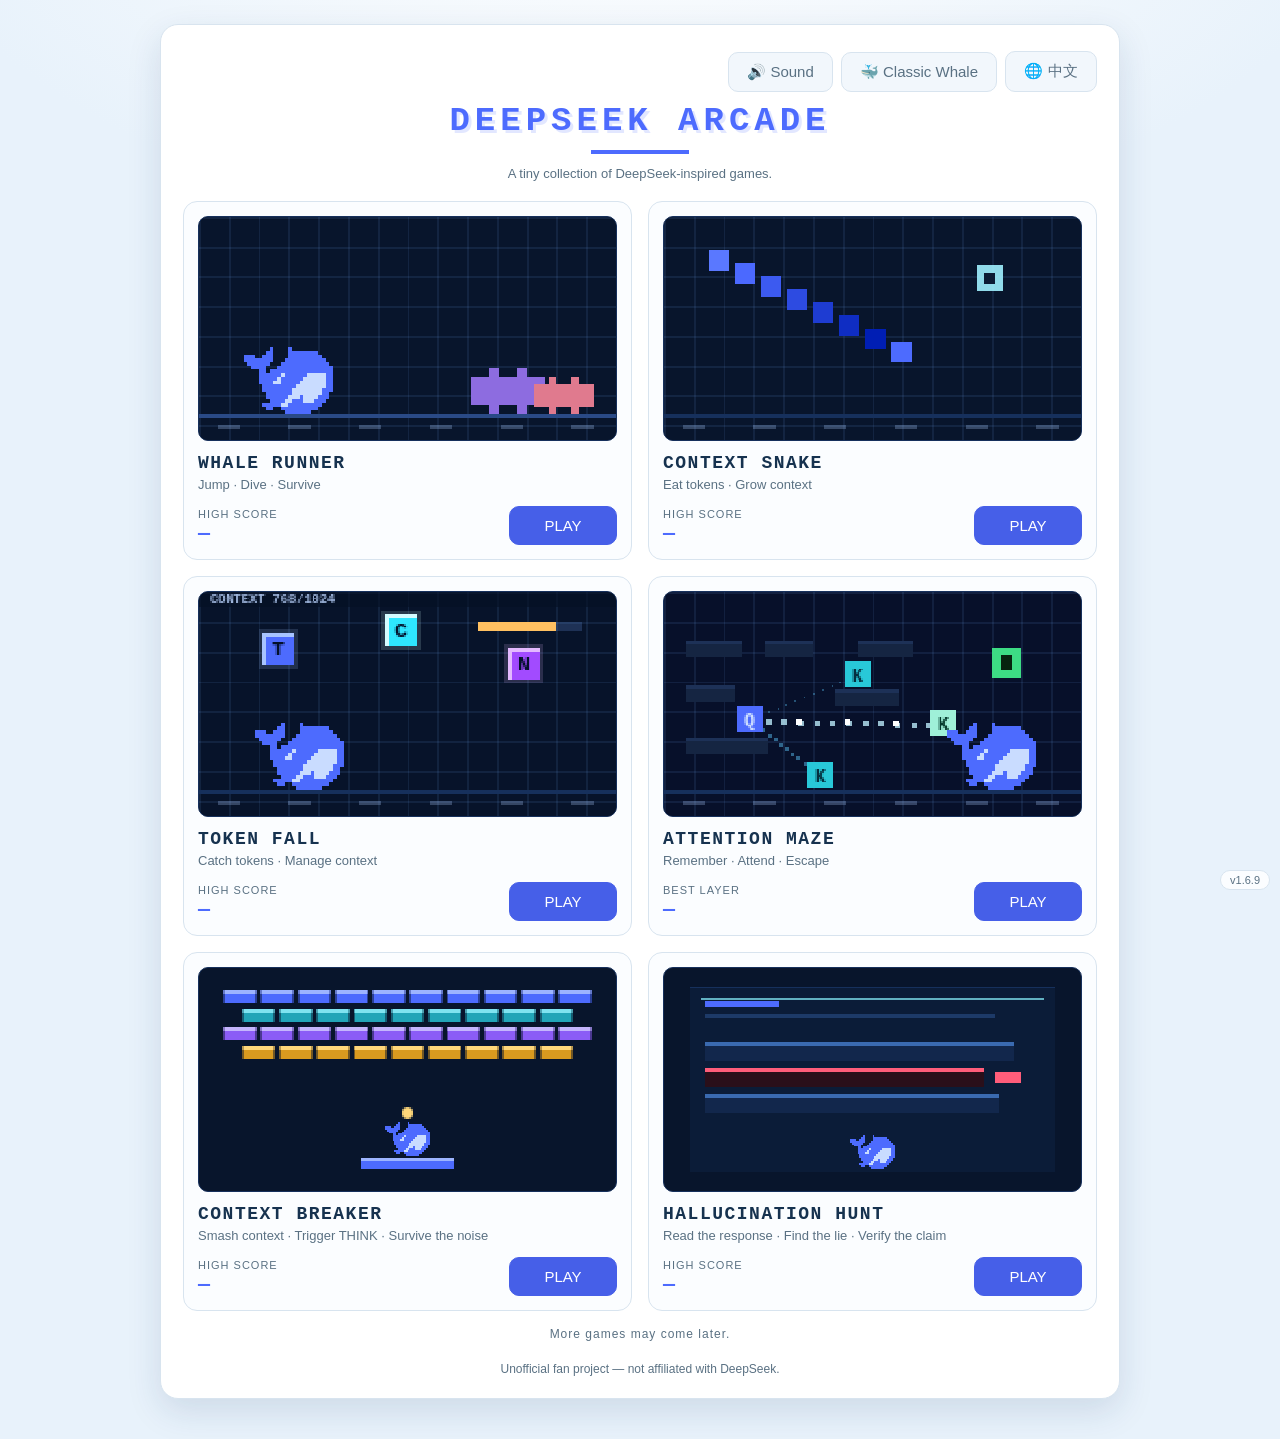
==== commit 13f60ce7: "fix(input): gameplay 快捷键不再劫持焦点所在的按钮 / 链接 / 输入框 六款游戏都把 gameplay 快捷键挂在 document 上，却从不看事件目标。键盘用户 Tab 到 " ====
--- a/index.html
+++ b/index.html
@@ -94,6 +94,7 @@
   </main>
 
   <script src="shared/version.js?v=1.6.9"></script>
+  <script src="shared/input.js?v=1.6.9"></script>
 <script src="shared/i18n.js?v=1.6.9"></script>
   <script src="shared/audio.js?v=1.6.9"></script>
   <script src="shared/whale.js?v=1.6.9"></script>
--- a/shared/arcade.css
+++ b/shared/arcade.css
@@ -26,6 +26,11 @@
   --line: #d8e4ef;               /* 描边 / 分隔线 */
   --accent: #4d6bfe;             /* 品牌主色（= theme-color） */
   --accent-dark: #3d5be8;        /* 主色 hover */
+  /* 「白字 + 实心蓝底」专用填充色。
+   * 品牌蓝 --accent 上压白字只有 4.33:1，达不到 WCAG AA 的 4.5:1；但又不能动
+   * --accent 本身（favicon / theme-color / 品牌字 / Canvas 预览都用它）。
+   * 所以只给这一类实心填充开一支更深的蓝：白字 5.17:1，过 AA。 */
+  --accent-fill: #465fe8;
   --accent-ghost: #f4f8ff;       /* hover 时的极淡蓝面 */
   --brand-shadow: rgba(77, 107, 254, 0.16);   /* 品牌字的实心投影 */
   --deep: #08152c;               /* 深海蓝：贪吃蛇场地、缩略图底、大厅深色块 */
@@ -147,7 +152,9 @@
 .btn[aria-disabled="true"]:active,
 .btn:disabled:active { transform: none; }
 
-.btn.primary { color: #fff; background: var(--accent); border-color: var(--accent); }
+/* 实心 primary action 用 --accent-fill（白字 5.17:1）；hover 仍然走 --accent-dark（白字 5.44:1），
+ * 所以 hover 依旧是「更深」，只是色差变小了。品牌蓝 --accent 一个字节都没动。 */
+.btn.primary { color: #fff; background: var(--accent-fill); border-color: var(--accent-fill); }
 .btn.primary:hover { background: var(--accent-dark); }
 
 .btn.ghost { margin-left: auto; color: var(--muted); }
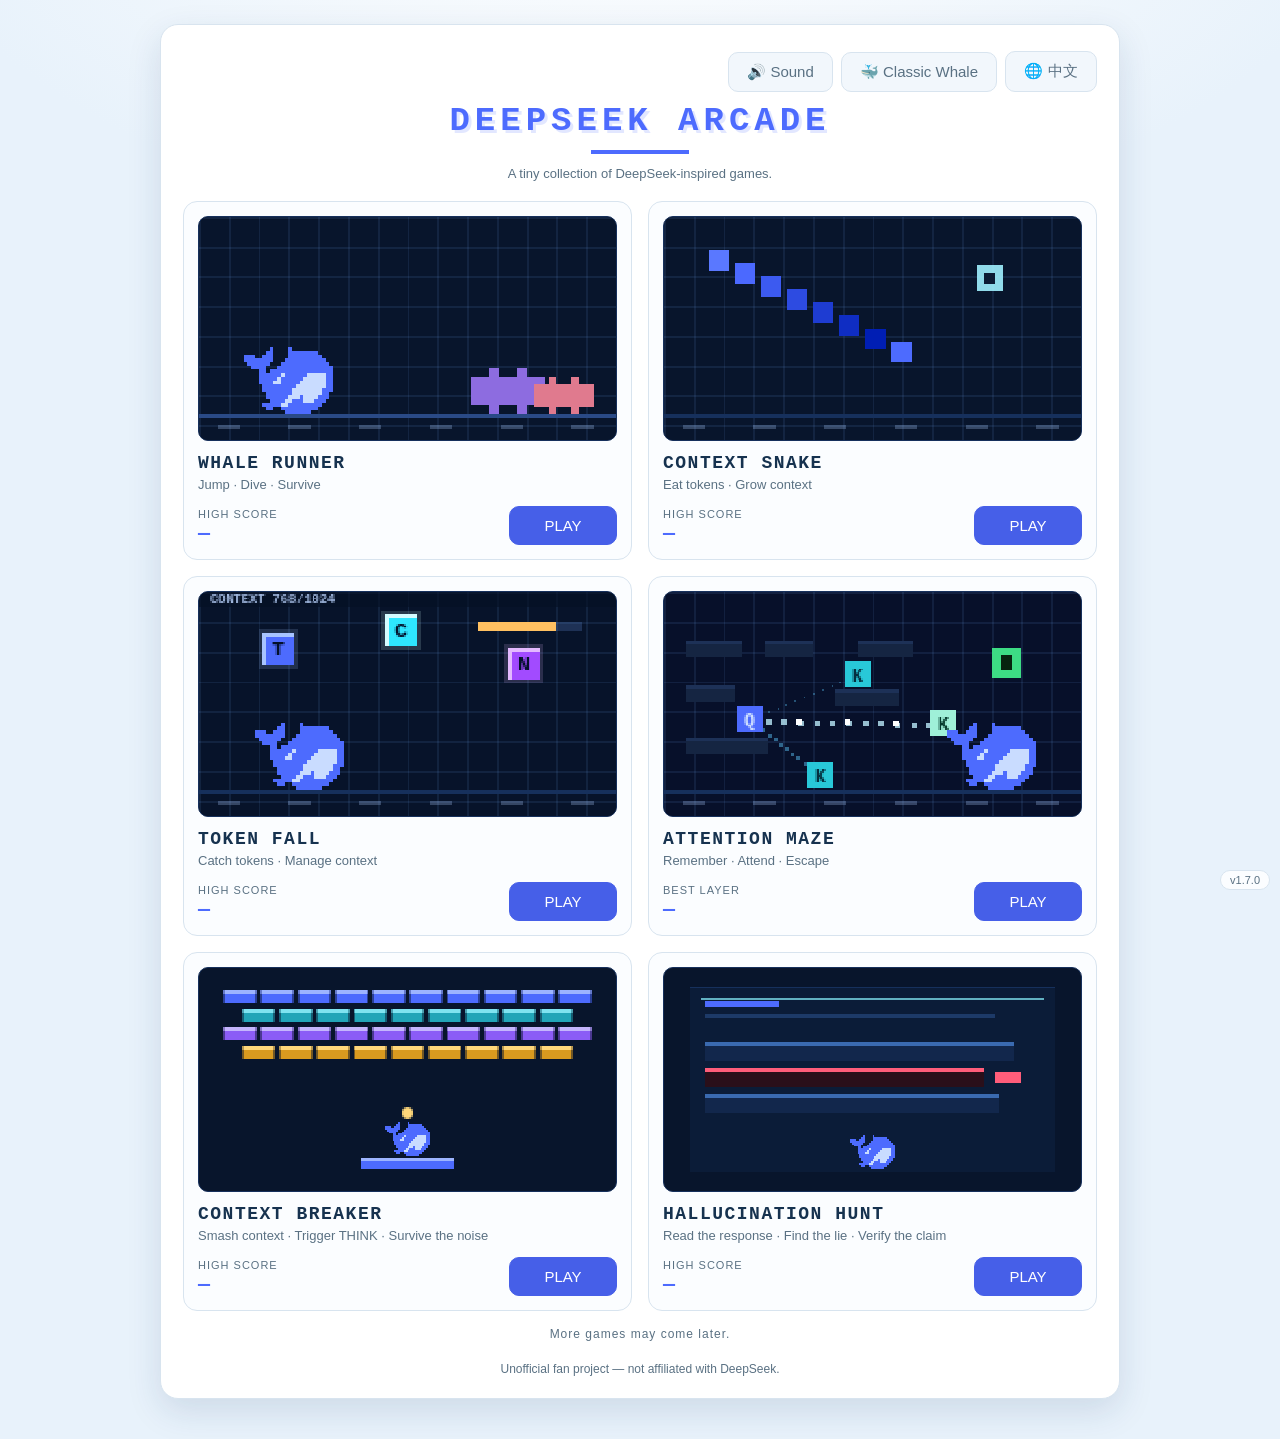
==== commit f86a4770: "chore(version): 资源版本 1.6.9 -> 1.7.0 本轮动了 runtime 静态资源：新增 shared/input.js（键盘归属判断）、七个页面新增 <script src=" ====
--- a/index.html
+++ b/index.html
@@ -4,10 +4,10 @@
 <meta charset="UTF-8">
 <meta name="viewport" content="width=device-width, initial-scale=1.0, viewport-fit=cover">
 <title data-i18n="lobby.title">DEEPSEEK ARCADE</title>
-<link rel="icon" type="image/png" href="assets/favicon.png?v=1.6.9">
+<link rel="icon" type="image/png" href="assets/favicon.png?v=1.7.0">
 <meta name="theme-color" content="#4d6bfe">
-<link rel="stylesheet" href="shared/arcade.css?v=1.6.9">
-<link rel="stylesheet" href="arcade.css?v=1.6.9">
+<link rel="stylesheet" href="shared/arcade.css?v=1.7.0">
+<link rel="stylesheet" href="arcade.css?v=1.7.0">
 </head>
 <body>
   <main class="card lobby" data-i18n-aria="lobby.aria">
@@ -93,12 +93,12 @@
     </footer>
   </main>
 
-  <script src="shared/version.js?v=1.6.9"></script>
-  <script src="shared/input.js?v=1.6.9"></script>
-<script src="shared/i18n.js?v=1.6.9"></script>
-  <script src="shared/audio.js?v=1.6.9"></script>
-  <script src="shared/whale.js?v=1.6.9"></script>
-  <script src="shared/character.js?v=1.6.9"></script>
-  <script src="arcade.js?v=1.6.9"></script>
+  <script src="shared/version.js?v=1.7.0"></script>
+  <script src="shared/input.js?v=1.7.0"></script>
+<script src="shared/i18n.js?v=1.7.0"></script>
+  <script src="shared/audio.js?v=1.7.0"></script>
+  <script src="shared/whale.js?v=1.7.0"></script>
+  <script src="shared/character.js?v=1.7.0"></script>
+  <script src="arcade.js?v=1.7.0"></script>
 </body>
 </html>
--- a/shared/arcade.css
+++ b/shared/arcade.css
@@ -86,7 +86,8 @@
 body {
   display: flex;
   justify-content: center;      /* 纵向靠 .card 的 margin:auto 安全居中（内容超高时不裁顶部） */
-  padding: var(--space-10) var(--space-7) 40px;
+  /* 左右用 max()：至少保留正常设计间距，安全区更大（横屏刘海 / 圆角）时才扩大 */
+  padding: var(--space-10) max(var(--space-7), env(safe-area-inset-right, 0px)) 40px max(var(--space-7), env(safe-area-inset-left, 0px));
   background: radial-gradient(1200px 620px at 50% -10%, #ffffff 0%, var(--page-bg) 62%);
   color: var(--text);
   font-family: var(--font-sans);
@@ -238,7 +239,12 @@
     border: 0;
     border-radius: 0;
     box-shadow: none;
-    padding: var(--space-5) var(--space-4) calc(var(--space-5) + env(safe-area-inset-bottom, 0px));
+    /* 四边都被安全区兜底：刘海（上/左/右）+ Home Indicator（下）。
+       max() 而不是 calc(+)：安全区为 0 时（绝大多数 Android / 桌面）与设计值完全一致。 */
+    padding-top: max(var(--space-5), env(safe-area-inset-top, 0px));
+    padding-right: max(var(--space-4), env(safe-area-inset-right, 0px));
+    padding-bottom: max(var(--space-5), env(safe-area-inset-bottom, 0px));
+    padding-left: max(var(--space-4), env(safe-area-inset-left, 0px));
   }
   .head { gap: var(--space-1) var(--space-5); margin-bottom: var(--space-4); }
   h1 { font-size: var(--font-xl); }
@@ -255,7 +261,15 @@
   .head, .tips { display: none; }
   /* body 的横屏收紧刻意**不**进公共层：Lobby 是滚动浏览页、Runner 的舞台本来
    * 就够宽，它们的 landscape body 内边距跟四款「方向键游戏」不同，硬统一会改版。 */
-  .card { justify-content: center; padding: var(--space-3) var(--space-5); }
+  .card {
+    justify-content: center;
+    /* 横屏：左右是切口区、下边是 Home Indicator，四边都兜住。
+       注意这里量的是「内容不越界」——卡片自己的背景仍然铺满。 */
+    padding-top: max(var(--space-3), env(safe-area-inset-top, 0px));
+    padding-bottom: max(var(--space-3), env(safe-area-inset-bottom, 0px));
+    padding-left: max(var(--space-5), env(safe-area-inset-left, 0px));
+    padding-right: max(var(--space-5), env(safe-area-inset-right, 0px));
+  }
   /* 屏幕矮：让舞台按可用高度自己定宽度，居中放着 */
   .stage {
     display: flex;
@@ -284,8 +298,8 @@
  * 由 shared/version.js 注入；pointer-events:none 保证它永远不会挡住任何交互。 */
 .arcade-version {
   position: fixed;
-  right: var(--space-4);
-  bottom: var(--space-4);
+  right: max(var(--space-4), env(safe-area-inset-right, 0px));
+  bottom: max(var(--space-4), env(safe-area-inset-bottom, 0px));
   z-index: 60;
   padding: 3px 9px;
   border-radius: var(--radius-pill);
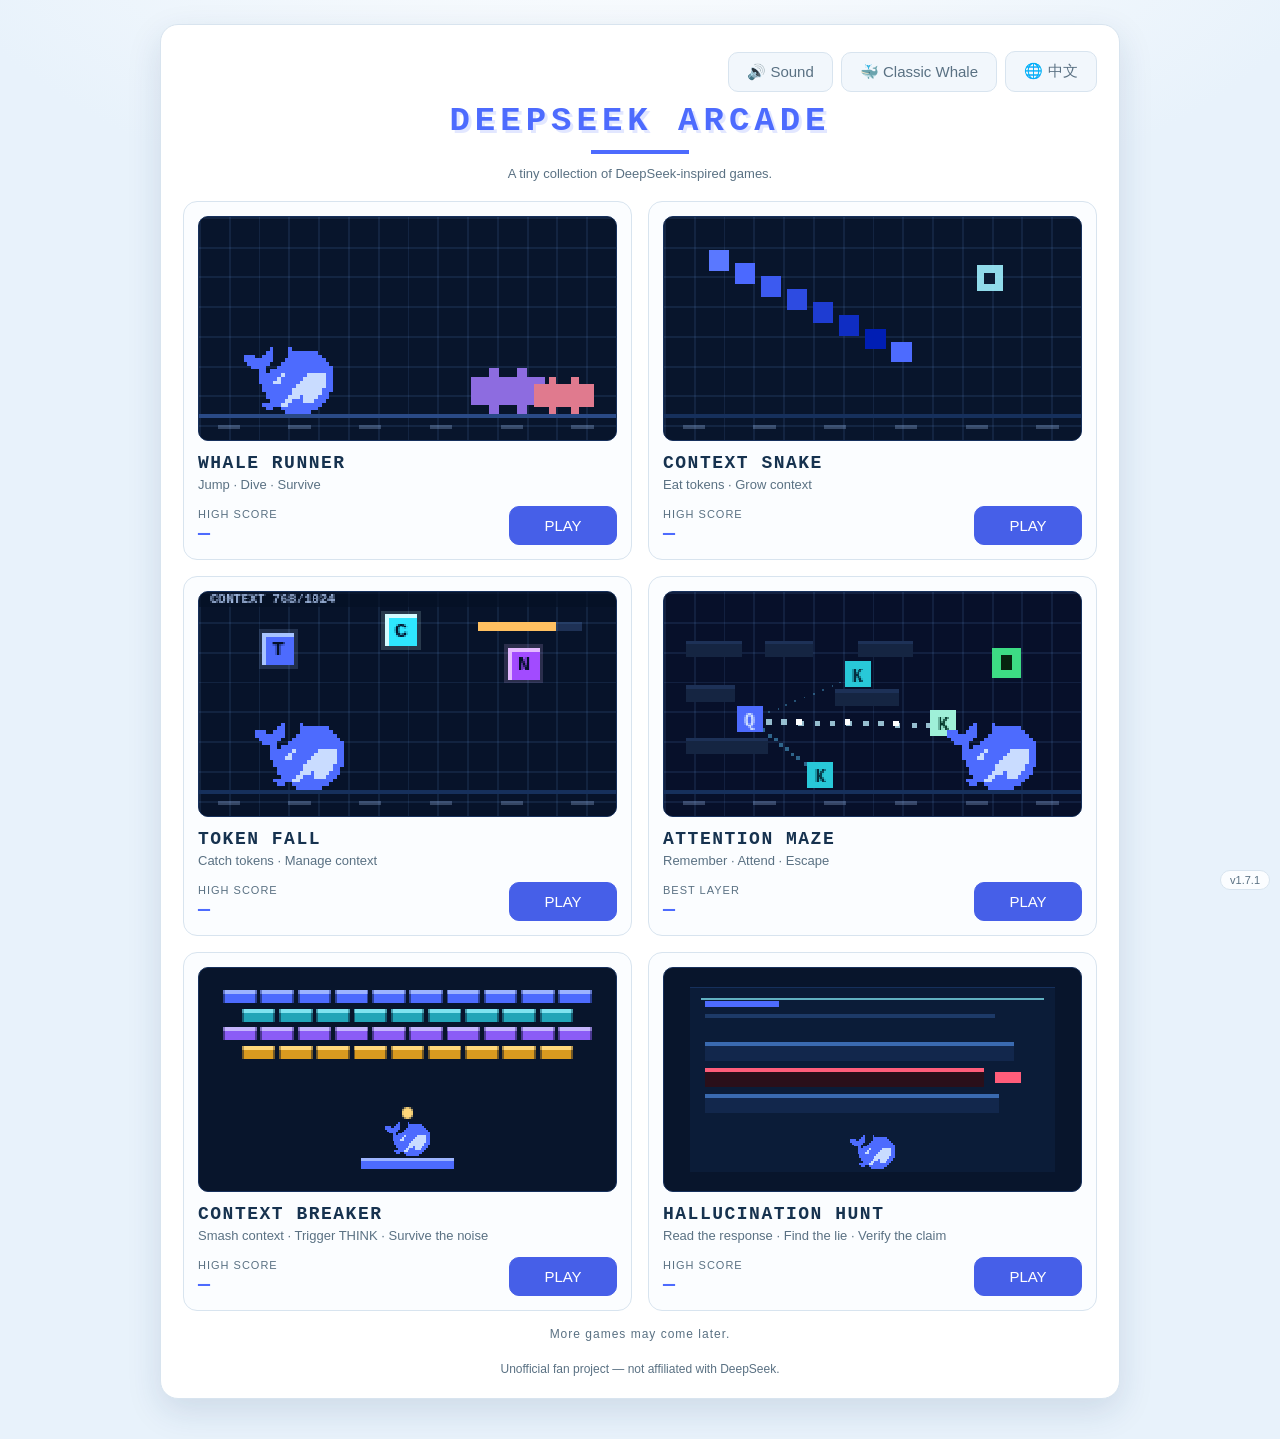
==== commit e8b79d4f: "fix(lifecycle): 修复返回冻结与持续输入粘住 - Context Snake：BFCache pageshow 后恢复 rAF 循环 - Whale Runner：切页/失焦释放持续下潜" ====
--- a/index.html
+++ b/index.html
@@ -4,10 +4,10 @@
 <meta charset="UTF-8">
 <meta name="viewport" content="width=device-width, initial-scale=1.0, viewport-fit=cover">
 <title data-i18n="lobby.title">DEEPSEEK ARCADE</title>
-<link rel="icon" type="image/png" href="assets/favicon.png?v=1.7.0">
+<link rel="icon" type="image/png" href="assets/favicon.png?v=1.7.1">
 <meta name="theme-color" content="#4d6bfe">
-<link rel="stylesheet" href="shared/arcade.css?v=1.7.0">
-<link rel="stylesheet" href="arcade.css?v=1.7.0">
+<link rel="stylesheet" href="shared/arcade.css?v=1.7.1">
+<link rel="stylesheet" href="arcade.css?v=1.7.1">
 </head>
 <body>
   <main class="card lobby" data-i18n-aria="lobby.aria">
@@ -93,12 +93,12 @@
     </footer>
   </main>
 
-  <script src="shared/version.js?v=1.7.0"></script>
-  <script src="shared/input.js?v=1.7.0"></script>
-<script src="shared/i18n.js?v=1.7.0"></script>
-  <script src="shared/audio.js?v=1.7.0"></script>
-  <script src="shared/whale.js?v=1.7.0"></script>
-  <script src="shared/character.js?v=1.7.0"></script>
-  <script src="arcade.js?v=1.7.0"></script>
+  <script src="shared/version.js?v=1.7.1"></script>
+  <script src="shared/input.js?v=1.7.1"></script>
+<script src="shared/i18n.js?v=1.7.1"></script>
+  <script src="shared/audio.js?v=1.7.1"></script>
+  <script src="shared/whale.js?v=1.7.1"></script>
+  <script src="shared/character.js?v=1.7.1"></script>
+  <script src="arcade.js?v=1.7.1"></script>
 </body>
 </html>
